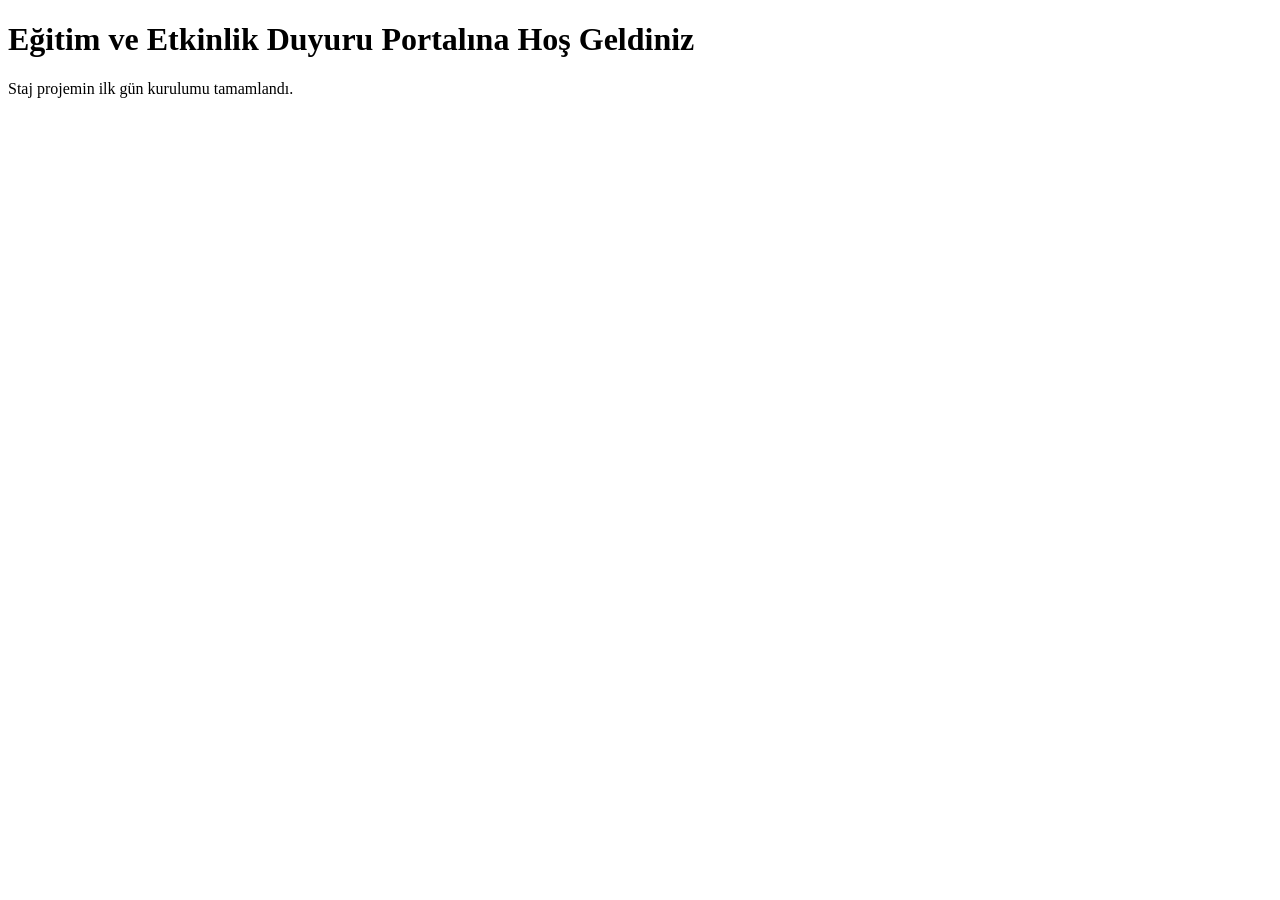
==== index.html/index.html @ 205b74c4 "Chore: Proje klasör yapısı ve HTML dosyaları oluşturuldu" ====
<!DOCTYPE html>
<html >
<head>
    <meta charset="UTF-8">
    <meta name="viewport" content="width=device-width, initial-scale=1.0">
    <title>Eğitim ve Etkinlik Duyuru Portalı</title>
</head>
<body>
    <h1>Eğitim ve Etkinlik Duyuru Portalına Hoş Geldiniz</h1>
    <p>Staj projemin ilk gün kurulumu tamamlandı.</p>
</body>
</html>
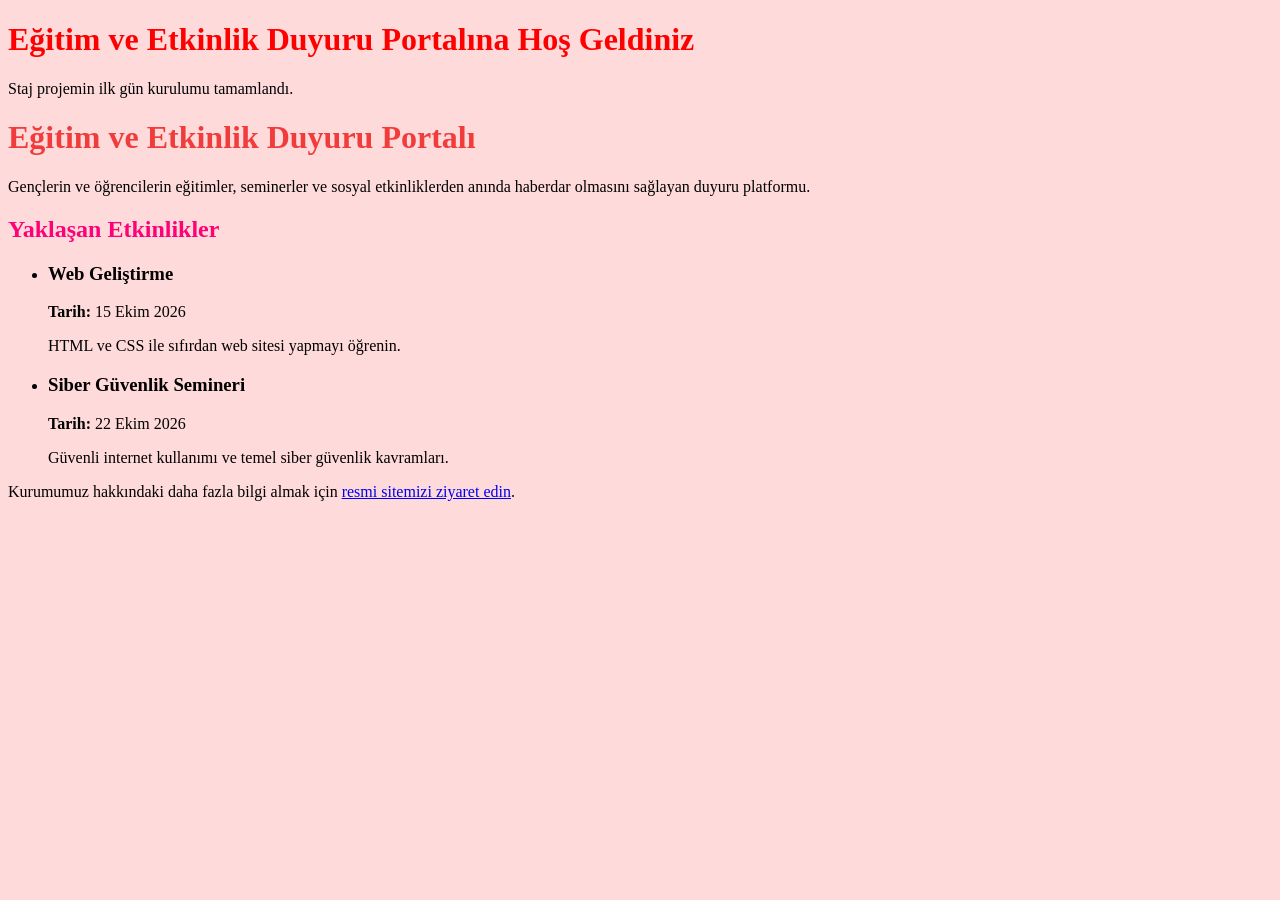
==== commit 9c6da97f: "Feat: Ana sayfa için içerik iskeleti ve temel HTML etiketleri eklendi" ====
--- a/index.html/index.html
+++ b/index.html/index.html
@@ -1,12 +1,43 @@
 <!DOCTYPE html>
 <html >
-<head>
+<head >
     <meta charset="UTF-8">
     <meta name="viewport" content="width=device-width, initial-scale=1.0">
     <title>Eğitim ve Etkinlik Duyuru Portalı</title>
 </head>
+
 <body>
-    <h1>Eğitim ve Etkinlik Duyuru Portalına Hoş Geldiniz</h1>
+    <body style="background-color: rgb(255, 218, 218);"></body>
+    <h1 style="color: red;" >Eğitim ve Etkinlik Duyuru Portalına Hoş Geldiniz</h1>
     <p>Staj projemin ilk gün kurulumu tamamlandı.</p>
+
+<!-- Kurum / Portal Başlığı ve Tanıtım -->
+    
+    <h1 style="color: rgb(241, 60, 60);">Eğitim ve Etkinlik Duyuru Portalı</h1>
+    <p>Gençlerin ve öğrencilerin eğitimler, seminerler ve sosyal etkinliklerden anında haberdar olmasını sağlayan duyuru platformu.</p>
+    
+    
+  <!-- Yaklaşan Etkinlikler Alanı -->
+
+    <h2 style="color: rgb(255, 0, 119);">Yaklaşan Etkinlikler</h2>
+    <ul>
+    <li>
+            <h3>Web Geliştirme </h3>
+            <p><strong>Tarih:</strong> 15 Ekim 2026</p>
+            <p>HTML ve CSS ile sıfırdan web sitesi yapmayı öğrenin.</p>
+    </li>
+    <li>
+            <h3>Siber Güvenlik Semineri</h3>
+            <p><strong>Tarih:</strong> 22 Ekim 2026</p>
+            <p>Güvenli internet kullanımı ve temel siber güvenlik kavramları.</p>
+    </li>
+    </ul>
+    
+    <p>
+    Kurumumuz hakkındaki daha fazla bilgi almak için 
+    <a href="https://www.meb.gov.tr" target="_blank">resmi sitemizi ziyaret edin</a>.
+    </p>
+
+
 </body>
 </html>
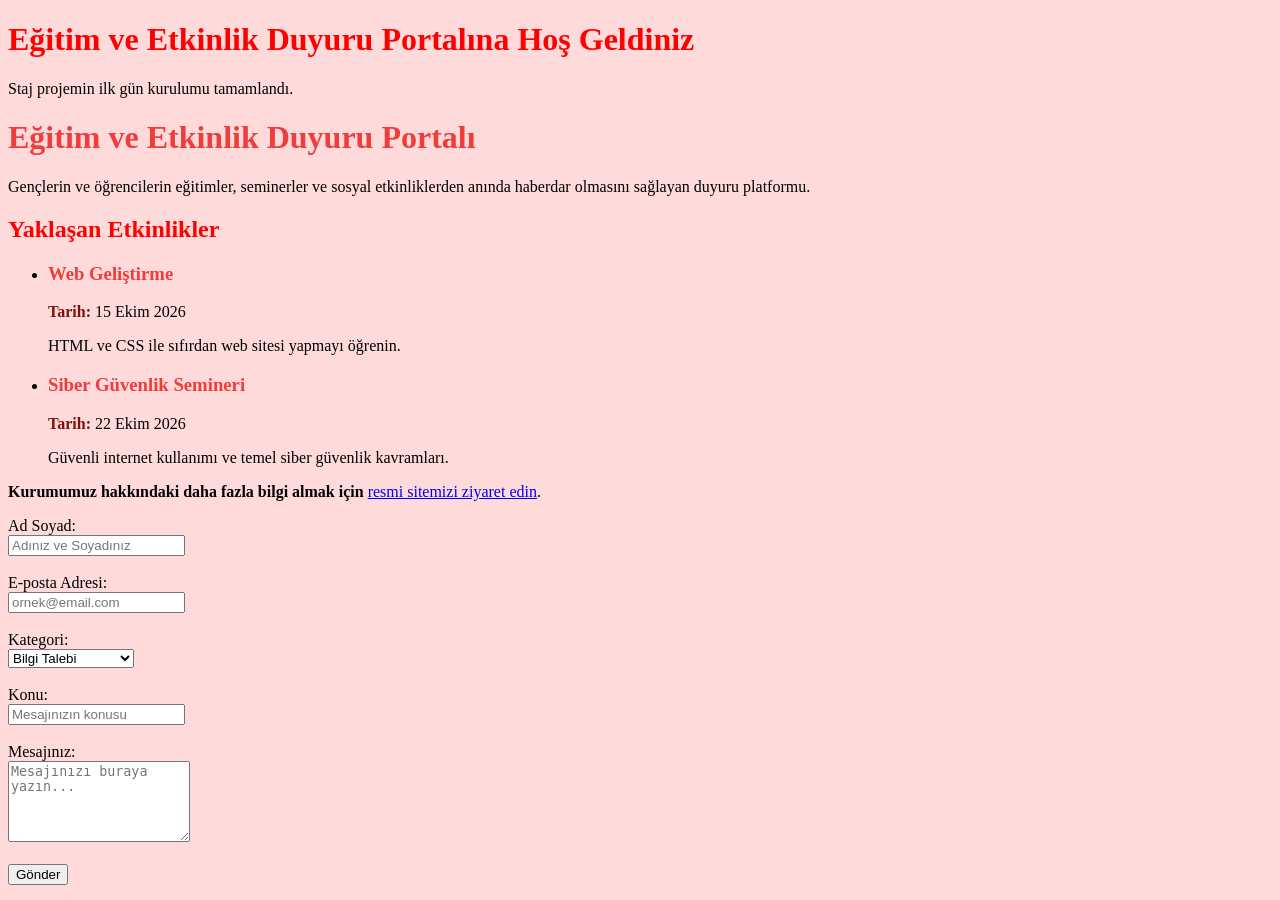
==== commit 66fa04cb: "Feat: Iletisim formu eklendi" ====
--- a/index.html/index.html
+++ b/index.html/index.html
@@ -19,24 +19,70 @@
     
   <!-- Yaklaşan Etkinlikler Alanı -->
 
-    <h2 style="color: rgb(255, 0, 119);">Yaklaşan Etkinlikler</h2>
+    <h2 style="color: red;">Yaklaşan Etkinlikler</h2>
     <ul>
     <li>
-            <h3>Web Geliştirme </h3>
-            <p><strong>Tarih:</strong> 15 Ekim 2026</p>
+            <h3 style="color: rgb(241, 60, 60);">Web Geliştirme </h3>
+            <p><strong style="color: rgb(126, 18, 18);">Tarih:</strong> 15 Ekim 2026</p>
             <p>HTML ve CSS ile sıfırdan web sitesi yapmayı öğrenin.</p>
     </li>
     <li>
-            <h3>Siber Güvenlik Semineri</h3>
-            <p><strong>Tarih:</strong> 22 Ekim 2026</p>
+            <h3 style="color: rgb(241, 60, 60);">Siber Güvenlik Semineri</h3>
+            <p><strong style="color: rgb(126, 18, 18);">Tarih:</strong> 22 Ekim 2026</p>
             <p>Güvenli internet kullanımı ve temel siber güvenlik kavramları.</p>
     </li>
     </ul>
     
     <p>
-    Kurumumuz hakkındaki daha fazla bilgi almak için 
+    <strong>Kurumumuz hakkındaki daha fazla bilgi almak için </strong>
     <a href="https://www.meb.gov.tr" target="_blank">resmi sitemizi ziyaret edin</a>.
     </p>
+
+   <form action="#" method="post">
+    <!-- Ad Soyad -->
+    <div>
+        <label for="">Ad Soyad:</label><br>
+        <input type="text" id="" name="" placeholder="Adınız ve Soyadınız" required>
+    </div>
+    <br>
+
+    <!-- E-posta -->
+    <div>
+        <label for="email">E-posta Adresi:</label><br>
+        <input type="email" id="email" name="email" placeholder="ornek@email.com" required>
+    </div>
+    <br>
+
+    <!-- Kategori -->
+    <div>
+        <label for="category">Kategori:</label><br>
+        <select id="category" name="category">
+            <option value="bilgi">Bilgi Talebi</option>
+            <option value="etkinlik">Etkinlik Hakkında</option>
+            <option value="egitim">Eğitim Başvurusu</option>
+            <option value="diger">Diğer</option>
+        </select>
+    </div>
+    <br>
+
+    <!-- Konu -->
+    <div>
+        <label for="subject">Konu:</label><br>
+        <input type="text" id="subject" name="subject" placeholder="Mesajınızın konusu" required>
+    </div>
+    <br>
+
+    <!-- Mesaj -->
+    <div>
+        <label for="message">Mesajınız:</label><br>
+        <textarea id="message" name="message" rows="5" placeholder="Mesajınızı buraya yazın..." required></textarea>
+    </div>
+    <br>
+
+    <!-- Gönder Butonu -->
+    <button type="submit">Gönder</button>
+</form>
+
 
 
 </body>
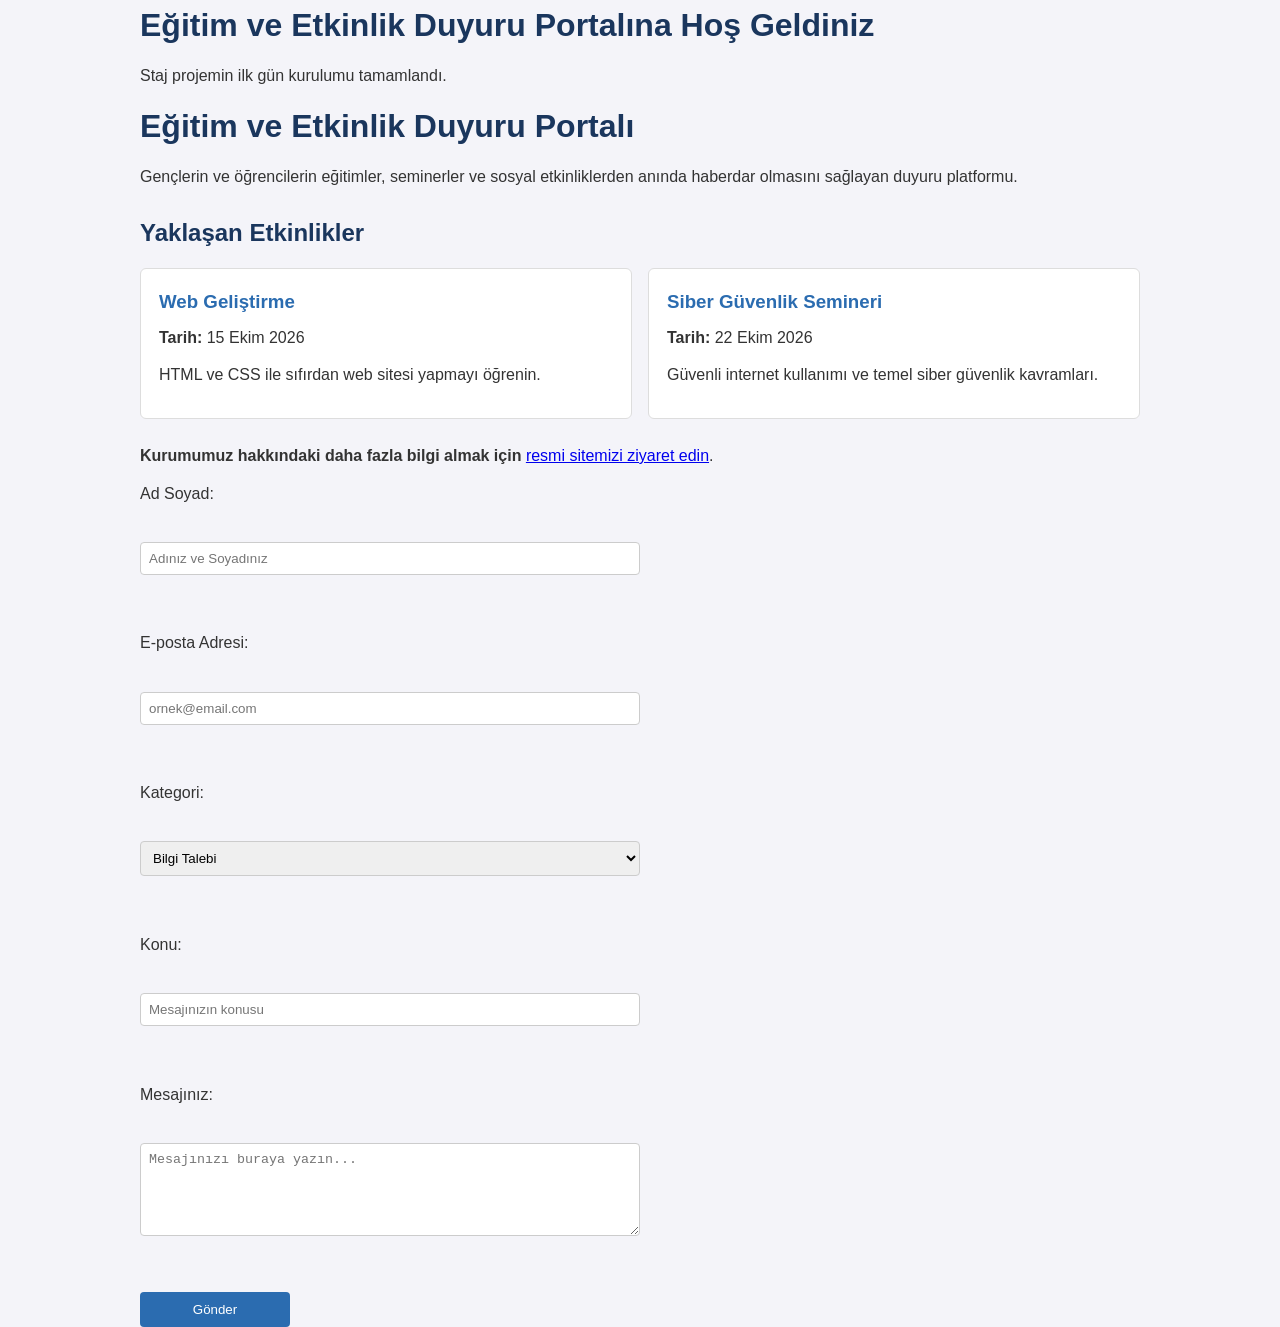
==== commit 86d45836: "Week 3 Day 1: Flexbox duzenlemeleri eklendi" ====
--- a/index.html/index.html
+++ b/index.html/index.html
@@ -1,34 +1,35 @@
 <!DOCTYPE html>
 <html >
-<head >
+<head>
+    <link rel="stylesheet" href="../css/style.css">
     <meta charset="UTF-8">
-    <meta name="viewport" content="width=device-width, initial-scale=1.0">
+    <meta name="viewport" content="width=device-width">
     <title>Eğitim ve Etkinlik Duyuru Portalı</title>
+
 </head>
 
 <body>
-    <body style="background-color: rgb(255, 218, 218);"></body>
-    <h1 style="color: red;" >Eğitim ve Etkinlik Duyuru Portalına Hoş Geldiniz</h1>
+    <h1>Eğitim ve Etkinlik Duyuru Portalına Hoş Geldiniz</h1>
     <p>Staj projemin ilk gün kurulumu tamamlandı.</p>
 
 <!-- Kurum / Portal Başlığı ve Tanıtım -->
     
-    <h1 style="color: rgb(241, 60, 60);">Eğitim ve Etkinlik Duyuru Portalı</h1>
+    <h1>Eğitim ve Etkinlik Duyuru Portalı</h1>
     <p>Gençlerin ve öğrencilerin eğitimler, seminerler ve sosyal etkinliklerden anında haberdar olmasını sağlayan duyuru platformu.</p>
     
     
   <!-- Yaklaşan Etkinlikler Alanı -->
 
-    <h2 style="color: red;">Yaklaşan Etkinlikler</h2>
+    <h2>Yaklaşan Etkinlikler</h2>
     <ul>
     <li>
-            <h3 style="color: rgb(241, 60, 60);">Web Geliştirme </h3>
-            <p><strong style="color: rgb(126, 18, 18);">Tarih:</strong> 15 Ekim 2026</p>
+            <h3 >Web Geliştirme </h3>
+            <p><strong>Tarih:</strong> 15 Ekim 2026</p>
             <p>HTML ve CSS ile sıfırdan web sitesi yapmayı öğrenin.</p>
     </li>
     <li>
-            <h3 style="color: rgb(241, 60, 60);">Siber Güvenlik Semineri</h3>
-            <p><strong style="color: rgb(126, 18, 18);">Tarih:</strong> 22 Ekim 2026</p>
+            <h3>Siber Güvenlik Semineri</h3>
+            <p><strong>Tarih:</strong> 22 Ekim 2026</p>
             <p>Güvenli internet kullanımı ve temel siber güvenlik kavramları.</p>
     </li>
     </ul>
--- a/css/style.css
+++ b/css/style.css
@@ -0,0 +1,138 @@
+* {
+    box-sizing: border-box;
+    margin: 0;
+    padding: 0;
+}
+
+body {
+    font-family: Arial, sans-serif;
+    line-height: 1.6;
+    background-color: #f4f4f9;
+    color: #333333;
+    max-width: 1000px;
+    margin: 0 auto;
+   
+}
+
+h1 {
+    color: #1a365d;
+    margin-bottom: 12px;
+}
+
+h2 {
+    color: #1a365d;
+    margin: 24px 0 12px;
+}
+
+h3 {
+    color: #2b6cb0;
+    margin-bottom: 8px;
+}
+
+p {
+    margin-bottom: 12px;
+}
+
+ul {
+    list-style: none;
+    display: grid;
+    grid-template-columns: repeat(auto-fit, minmax(250px, 1fr));
+    gap: 16px;
+    margin: 16px 0 24px;
+}
+
+li {
+    background-color: #ffffff;
+    border: 1px solid #dddddd;
+    border-radius: 6px;
+    padding: 18px;
+}
+
+/* Header & Flexbox Menü */
+header {
+    background-color: #1a365d;
+    color: #ffffff;
+    padding: 15px 30px;
+    display: flex;
+    justify-content: space-between;
+    align-items: center;
+}
+
+header nav {
+    display: flex;
+    gap: 15px;
+}
+
+header nav a {
+    color: #ffffff;
+    text-decoration: none;
+    font-weight: bold;
+}
+
+/* İçerik Düzeni */
+main {
+    max-width: 1000px;
+    margin: 30px auto;
+    padding: 0 20px;
+}
+
+section {
+    background-color: #ffffff;
+    padding: 20px;
+    margin-bottom: 20px;
+    border: 1px solid #ddd;
+    border-radius: 6px;
+}
+
+/* Flexbox Etkinlik Kartları */
+.card-container {
+    display: flex;
+    gap: 20px;
+    flex-wrap: wrap;
+    margin-top: 15px;
+}
+
+.card {
+    background-color: #f8fafc;
+    border: 1px solid #cbd5e1;
+    border-radius: 6px;
+    padding: 15px;
+    flex: 1 1 250px;
+}
+
+/* Form Düzeni */
+form {
+    display: flex;
+    flex-direction: column;
+    gap: 15px;
+    max-width: 500px;
+}
+
+form div {
+    display: flex;
+    flex-direction: column;
+    gap: 5px;
+}
+
+input, select, textarea {
+    padding: 8px;
+    border: 1px solid #ccc;
+    border-radius: 4px;
+}
+
+button {
+    background-color: #2b6cb0;
+    color: white;
+    padding: 10px;
+    border: none;
+    border-radius: 4px;
+    cursor: pointer;
+    width: 150px;
+}
+
+footer {
+    text-align: center;
+    padding: 15px;
+    background-color: #e2e8f0;
+    margin-top: 30px;
+}
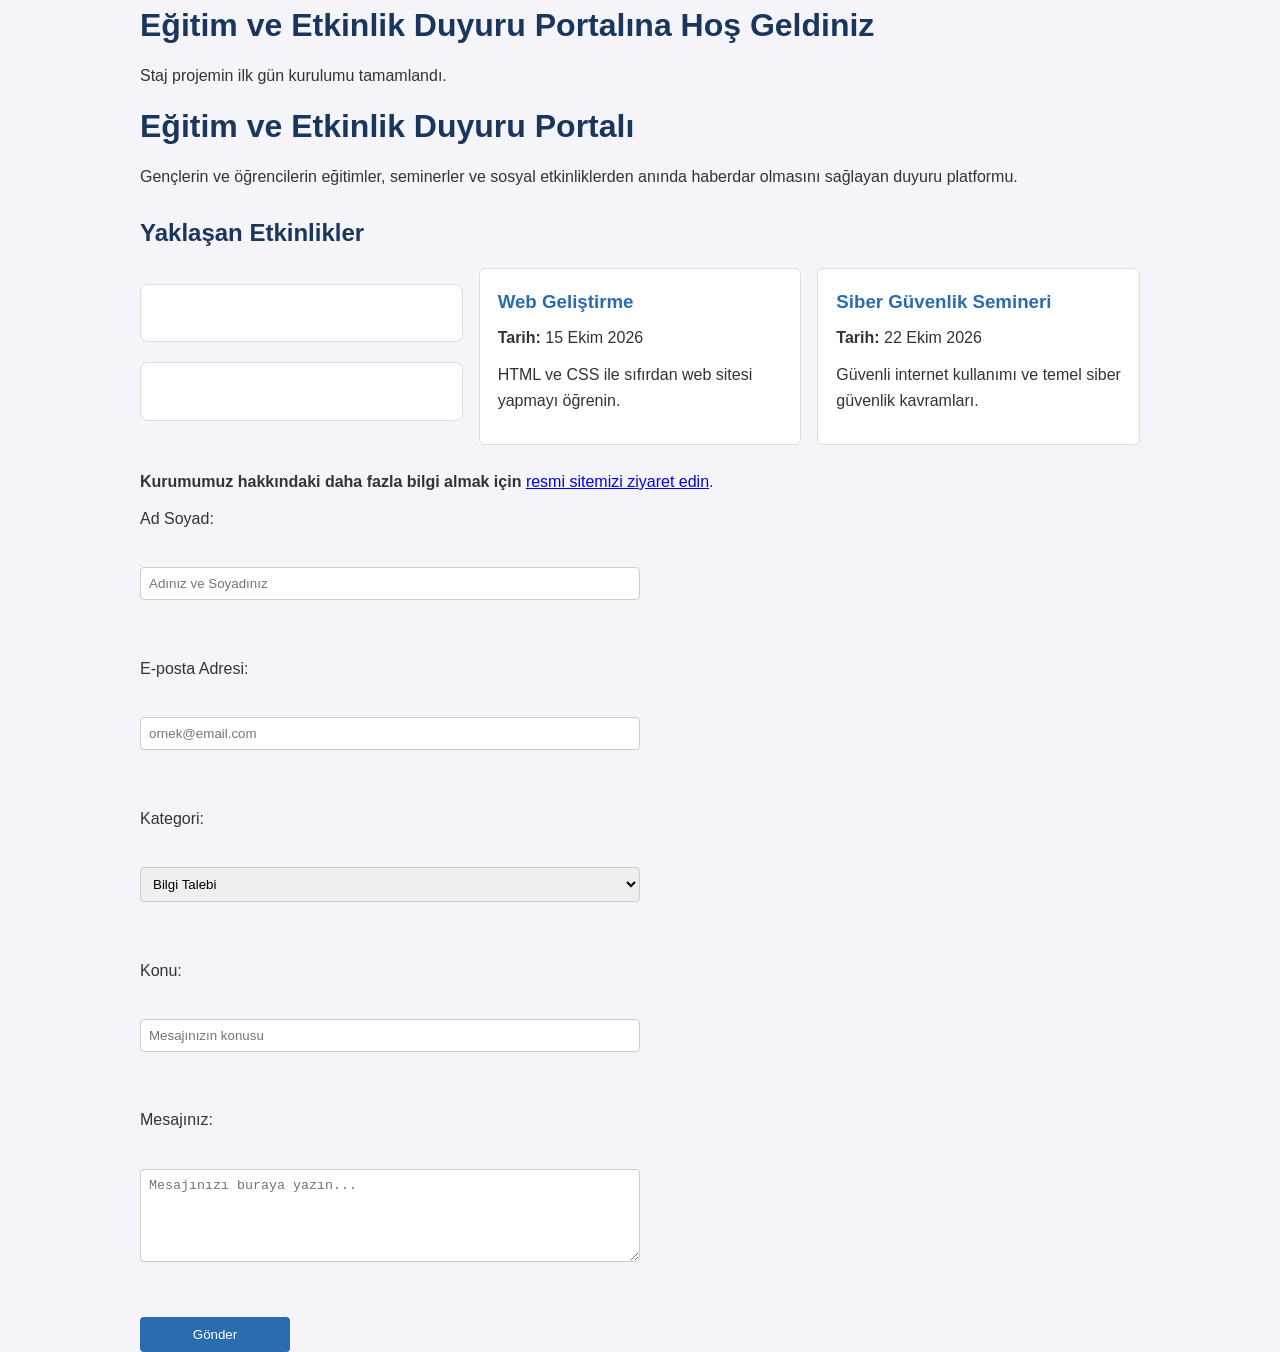
==== commit a86ff8d1: "feat: Header ve etkinlik kartları Flexbox ile düzenlendi" ====
--- a/index.html/index.html
+++ b/index.html/index.html
@@ -2,6 +2,7 @@
 <html >
 <head>
     <link rel="stylesheet" href="../css/style.css">
+    <link rel="stylesheet" href="../css/flexbox.css">
     <meta charset="UTF-8">
     <meta name="viewport" content="width=device-width">
     <title>Eğitim ve Etkinlik Duyuru Portalı</title>
@@ -18,10 +19,18 @@
     <p>Gençlerin ve öğrencilerin eğitimler, seminerler ve sosyal etkinliklerden anında haberdar olmasını sağlayan duyuru platformu.</p>
     
     
-  <!-- Yaklaşan Etkinlikler Alanı -->
+ <!-- Yaklaşan Etkinlikler Alanı -->
 
     <h2>Yaklaşan Etkinlikler</h2>
     <ul>
+        <ul class="event-container">
+    <li class="event-card">
+        <!-- ...mevcut ilk etkinlik içeriği... -->
+    </li>
+    <li class="event-card">
+        <!-- ...mevcut ikinci etkinlik içeriği... -->
+    </li>
+</ul>
     <li>
             <h3 >Web Geliştirme </h3>
             <p><strong>Tarih:</strong> 15 Ekim 2026</p>
@@ -85,6 +94,5 @@
 </form>
 
 
-
 </body>
 </html>
--- a/css/style.css
+++ b/css/style.css
@@ -135,4 +135,4 @@
     padding: 15px;
     background-color: #e2e8f0;
     margin-top: 30px;
-}+}
--- a/css/flexbox.css
+++ b/css/flexbox.css
@@ -0,0 +1,20 @@
+/* FLEXBOX DÜZENLEMELERİ*/
+
+header {
+  display: flex;
+  justify-content: space-between;
+  align-items: center;
+}
+.event-container {
+  display: flex;
+  flex-wrap: wrap;                /* Sığmayan kartlar alt satıra geçsin */
+  gap: 20px;                      /* Kartlar arası boşluk */
+  justify-content: center;        /* Kartları ortala */
+}
+
+.event-card {
+  flex: 1 1 300px;                /* Esnek büyüsün, minimum 300px genişlik alsın */
+  border: 1px solid #ddd;
+  padding: 15px;
+  border-radius: 8px;
+}
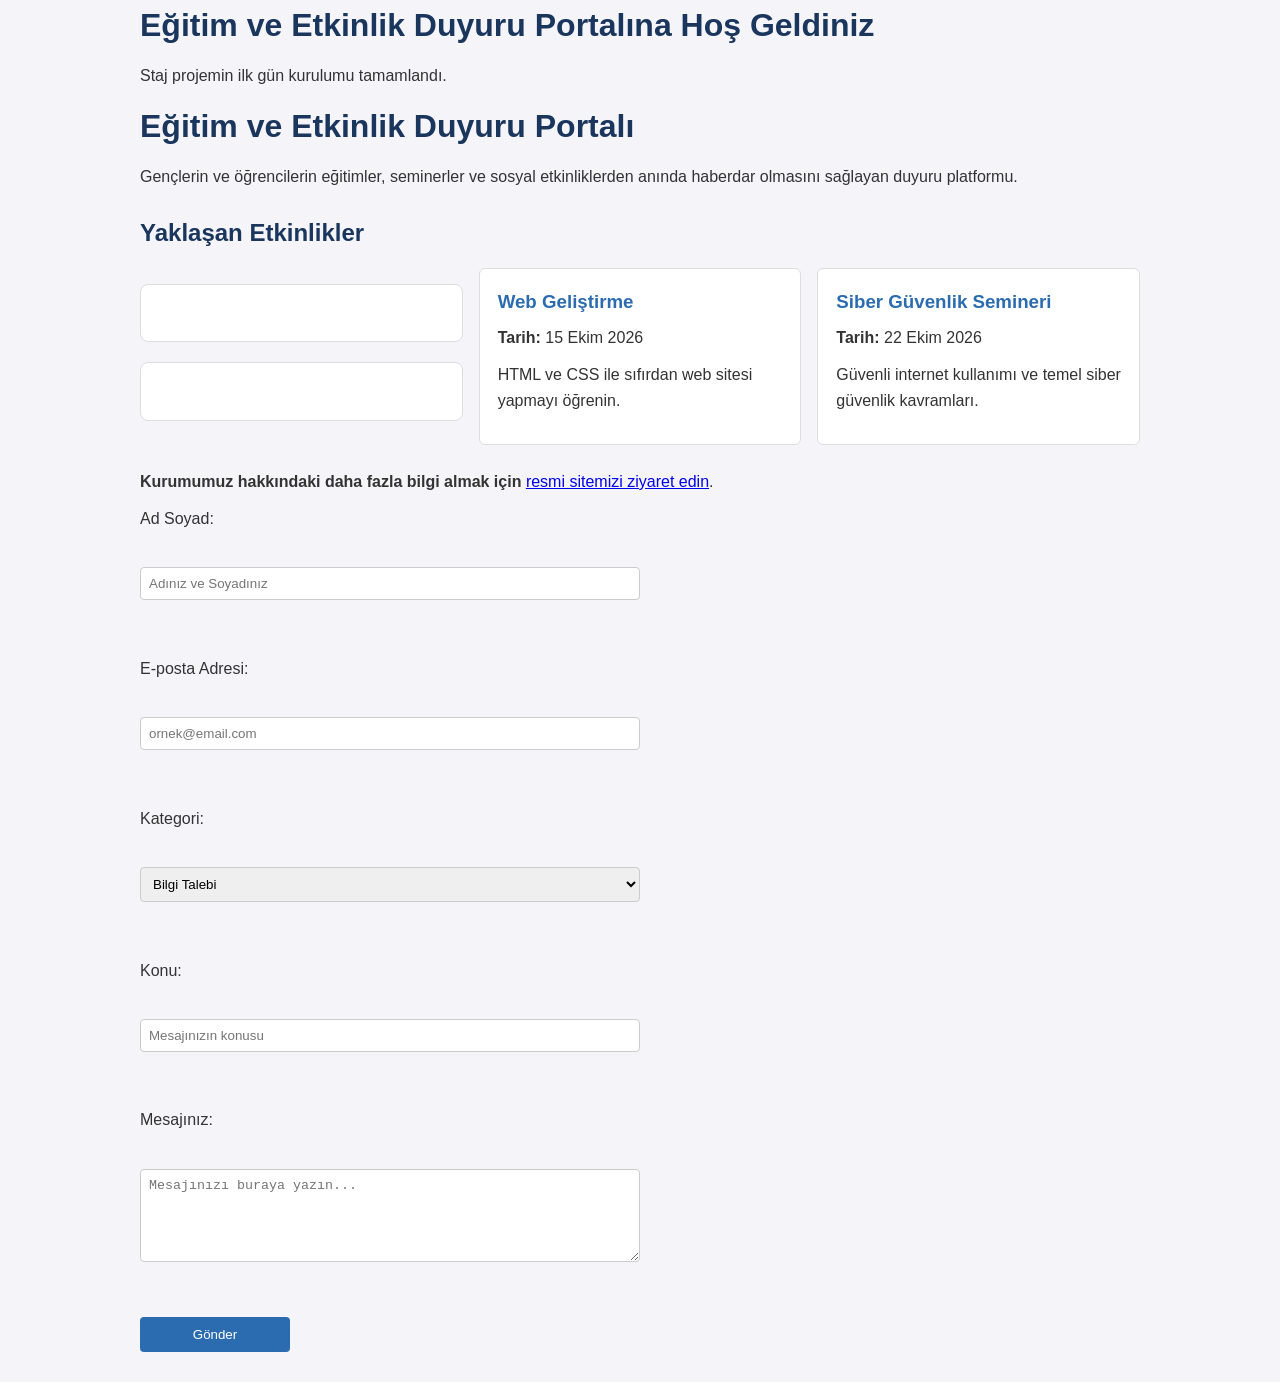
==== commit 13da6734: "Etkinlik sayfası düzenlemeleri" ====
--- a/index.html/index.html
+++ b/index.html/index.html
@@ -89,9 +89,16 @@
     </div>
     <br>
 
-    <!-- Gönder Butonu -->
-    <button type="submit">Gönder</button>
+  <button type="submit">Gönder</button>
 </form>
+
+<main class="container">
+    <!-- ...mevcut etkinlik bölümü... -->
+</main>
+
+<!-- Dosyanın sonunda kalan </form> satırını sil -->
+    
+
 
 
 </body>
--- a/css/style.css
+++ b/css/style.css
@@ -136,3 +136,33 @@
     background-color: #e2e8f0;
     margin-top: 30px;
 }
+
+/* Ana Kapsayıcı Grid Düzeni */
+.events-grid {
+  display: grid;
+  grid-template-columns: repeat(auto-fit, minmax(280px, 1fr));
+  gap: 20px; 
+  padding: 20px 0;
+}
+
+@media (min-width: 600px) {
+  .events-grid {
+    grid-template-columns: repeat(2, 1fr); /* Tablette 2 kolon */
+  }
+}
+
+@media (min-width: 1024px) {
+  .events-grid {
+    grid-template-columns: repeat(3, 1fr); /* Masaüstünde 3 kolon */
+  }
+}
+*/
+
+/* Kart Tasarımı */
+.event-card {
+  background-color: #ffffff;
+  border: 1px solid #e0e0e0;
+  border-radius: 8px;
+  padding: 16px;
+  box-shadow: 0 2px 5px rgba(0,0,0,0.05);
+}
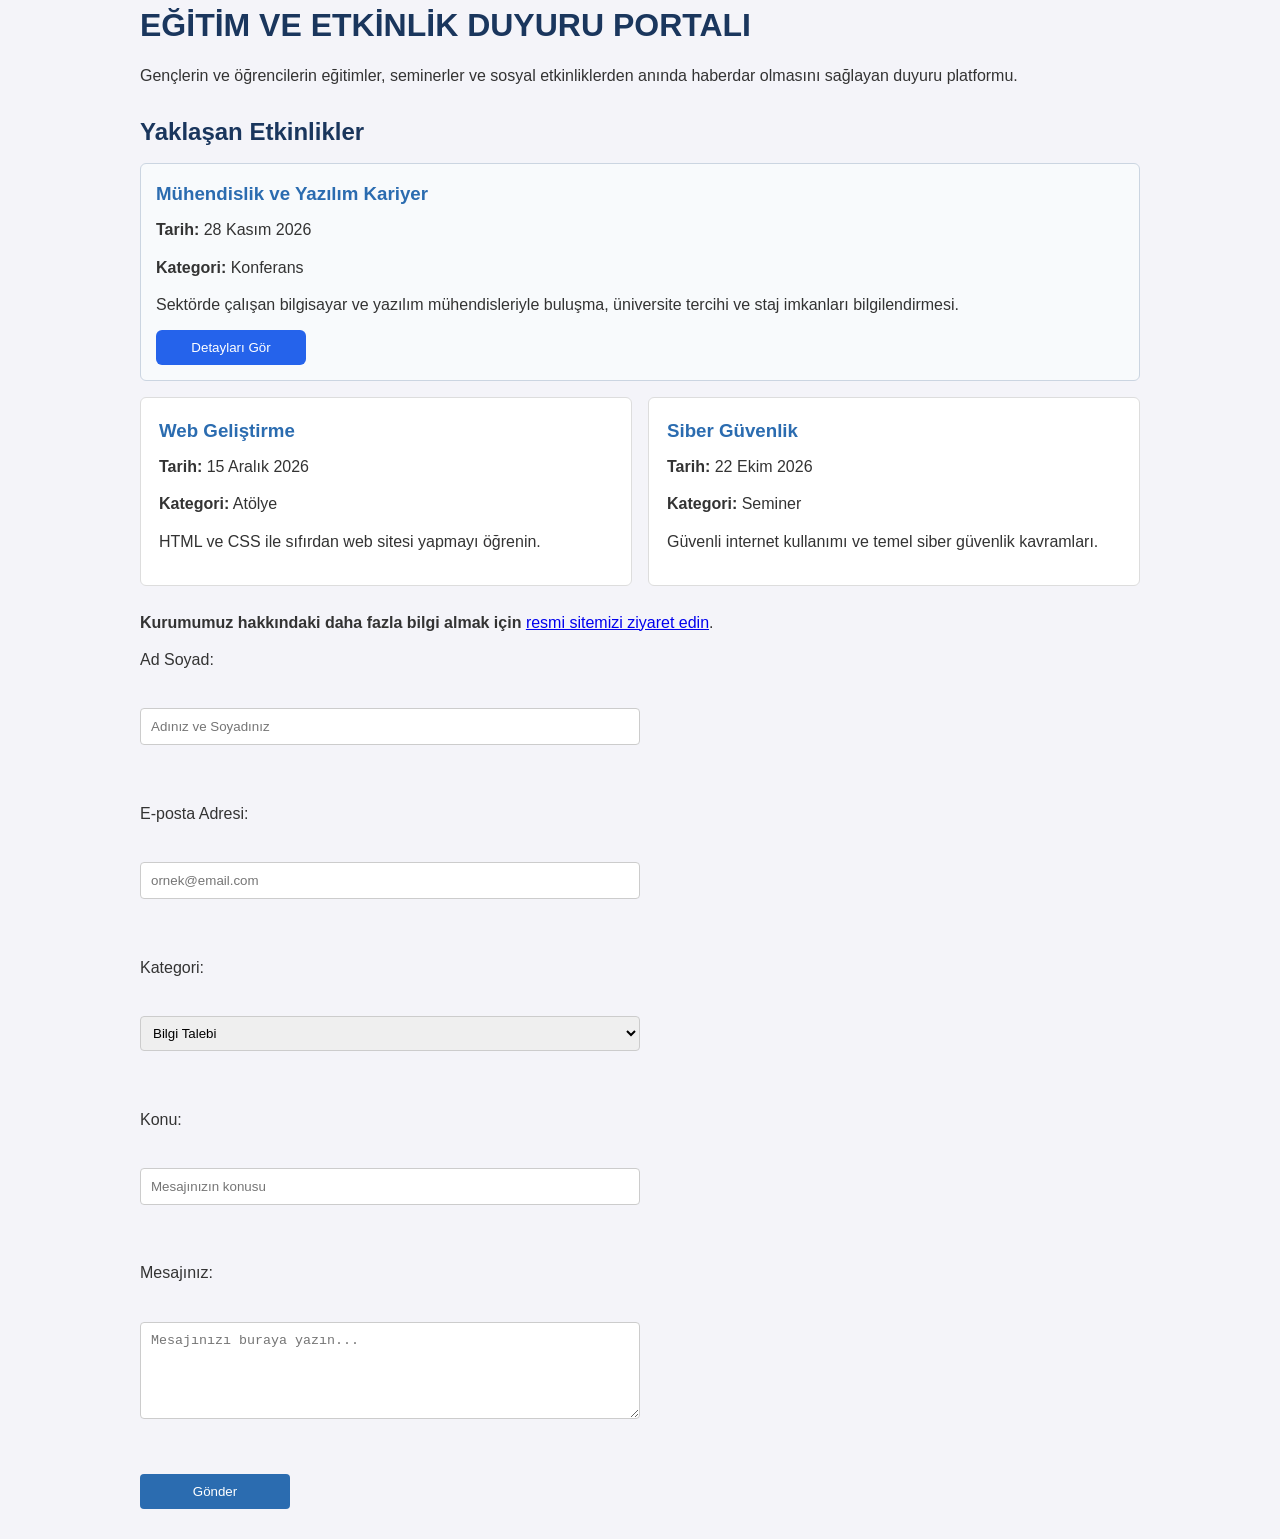
==== commit 83c0b1e4: "UI Durumları ve CSS Detayları" ====
--- a/index.html/index.html
+++ b/index.html/index.html
@@ -5,54 +5,58 @@
     <link rel="stylesheet" href="../css/flexbox.css">
     <meta charset="UTF-8">
     <meta name="viewport" content="width=device-width">
-    <title>Eğitim ve Etkinlik Duyuru Portalı</title>
+    <title>EĞİTİM VE ETKİNLİK DUYURU PORTALI</title>
 
 </head>
 
 <body>
-    <h1>Eğitim ve Etkinlik Duyuru Portalına Hoş Geldiniz</h1>
-    <p>Staj projemin ilk gün kurulumu tamamlandı.</p>
+
+    <h1>EĞİTİM VE ETKİNLİK DUYURU PORTALI</h1>
 
 <!-- Kurum / Portal Başlığı ve Tanıtım -->
     
-    <h1>Eğitim ve Etkinlik Duyuru Portalı</h1>
     <p>Gençlerin ve öğrencilerin eğitimler, seminerler ve sosyal etkinliklerden anında haberdar olmasını sağlayan duyuru platformu.</p>
     
     
  <!-- Yaklaşan Etkinlikler Alanı -->
 
     <h2>Yaklaşan Etkinlikler</h2>
+
+
+    <!-- Kariyer Etkinlik Kartı -->
+   <div class="card">
+   <h3>Mühendislik ve Yazılım Kariyer </h3>
+   <p><strong>Tarih:</strong> 28 Kasım 2026</p>
+   <p><strong>Kategori:</strong> Konferans</p>
+   <p>Sektörde çalışan bilgisayar ve yazılım mühendisleriyle buluşma, üniversite tercihi ve staj imkanları bilgilendirmesi.</p>
+   <button class="btn">Detayları Gör</button>
+</div>
     <ul>
-        <ul class="event-container">
-    <li class="event-card">
-        <!-- ...mevcut ilk etkinlik içeriği... -->
-    </li>
-    <li class="event-card">
-        <!-- ...mevcut ikinci etkinlik içeriği... -->
-    </li>
-</ul>
     <li>
             <h3 >Web Geliştirme </h3>
-            <p><strong>Tarih:</strong> 15 Ekim 2026</p>
+            <p><strong>Tarih:</strong> 15 Aralık 2026</p>
+            <p><strong>Kategori:</strong> Atölye</p>
             <p>HTML ve CSS ile sıfırdan web sitesi yapmayı öğrenin.</p>
     </li>
     <li>
-            <h3>Siber Güvenlik Semineri</h3>
+            <h3>Siber Güvenlik </h3>
             <p><strong>Tarih:</strong> 22 Ekim 2026</p>
+            <p><strong>Kategori:</strong> Seminer</p>
             <p>Güvenli internet kullanımı ve temel siber güvenlik kavramları.</p>
     </li>
     </ul>
     
     <p>
     <strong>Kurumumuz hakkındaki daha fazla bilgi almak için </strong>
-    <a href="https://www.meb.gov.tr" target="_blank">resmi sitemizi ziyaret edin</a>.
+   
+    <a href="https://www.diyanet.gov.tr/tr-TR" target="_blank">resmi sitemizi ziyaret edin</a>.
     </p>
 
    <form action="#" method="post">
     <!-- Ad Soyad -->
     <div>
         <label for="">Ad Soyad:</label><br>
-        <input type="text" id="" name="" placeholder="Adınız ve Soyadınız" required>
+        <input type="text" id="" name="" placeholder="Adınız ve Soyadınız" required >
     </div>
     <br>
 
@@ -92,14 +96,7 @@
   <button type="submit">Gönder</button>
 </form>
 
-<main class="container">
-    <!-- ...mevcut etkinlik bölümü... -->
-</main>
-
-<!-- Dosyanın sonunda kalan </form> satırını sil -->
+<main class="container"> </main>
     
-
-
-
 </body>
 </html>
--- a/css/style.css
+++ b/css/style.css
@@ -156,7 +156,6 @@
     grid-template-columns: repeat(3, 1fr); /* Masaüstünde 3 kolon */
   }
 }
-*/
 
 /* Kart Tasarımı */
 .event-card {
@@ -165,4 +164,56 @@
   border-radius: 8px;
   padding: 16px;
   box-shadow: 0 2px 5px rgba(0,0,0,0.05);
+}
+
+a{
+        font-size: 16px;
+    }
+    a:hover{
+        color: #ff6600;
+    }
+    /* Sayfanın üstündeki menü alanı */
+header {
+  position: sticky;
+  top: 0;
+  background-color: #ffffff;
+  border-bottom: 2px solid #e5e7eb;
+  z-index: 10; /* Diğer kartların üstünde kalsın diye */
+}
+/* Normal Buton Stili */
+.btn {
+  background-color: #2563eb; /* Mavi renk */
+  color: white;
+  padding: 10px 20px;
+  border: none;
+  border-radius: 6px; /* Hafif yuvarlatılmış köşeler */
+  cursor: pointer; /* Fare simgesini el şekli yapar */
+  transition: 0.3s; /* Değişimin yumuşak geçmesini sağlar */
+}
+
+/* Fareyle üzerine gelindiğinde (Hover) */
+.btn:hover {
+  background-color: #1d4ed8; /* Bir tık daha koyu mavi */
+  box-shadow: 0 4px 8px rgba(0, 0, 0, 0.2); /* Altına hafif gölge */
+}
+
+/* Tıklandığı anda (Active) */
+.btn:active {
+  background-color: #1e40af;
+}
+
+/* Formdaki yazı alanları */
+input, textarea {
+  width: 100%;
+  padding: 10px;
+  border: 1px solid #ccc;
+  border-radius: 4px;
+  outline: none; /* Varsayılan çirkin siyah kenarlığı kaldırır */
+  transition: 0.3s;
+}
+
+/* Kutuya tıklandığında / yazı yazılırken (Focus) */
+input:focus, textarea:focus {
+  border-color: #2563eb; 
+  box-shadow: 0 0 5px rgba(37, 99, 235, 0.5); 
 }
